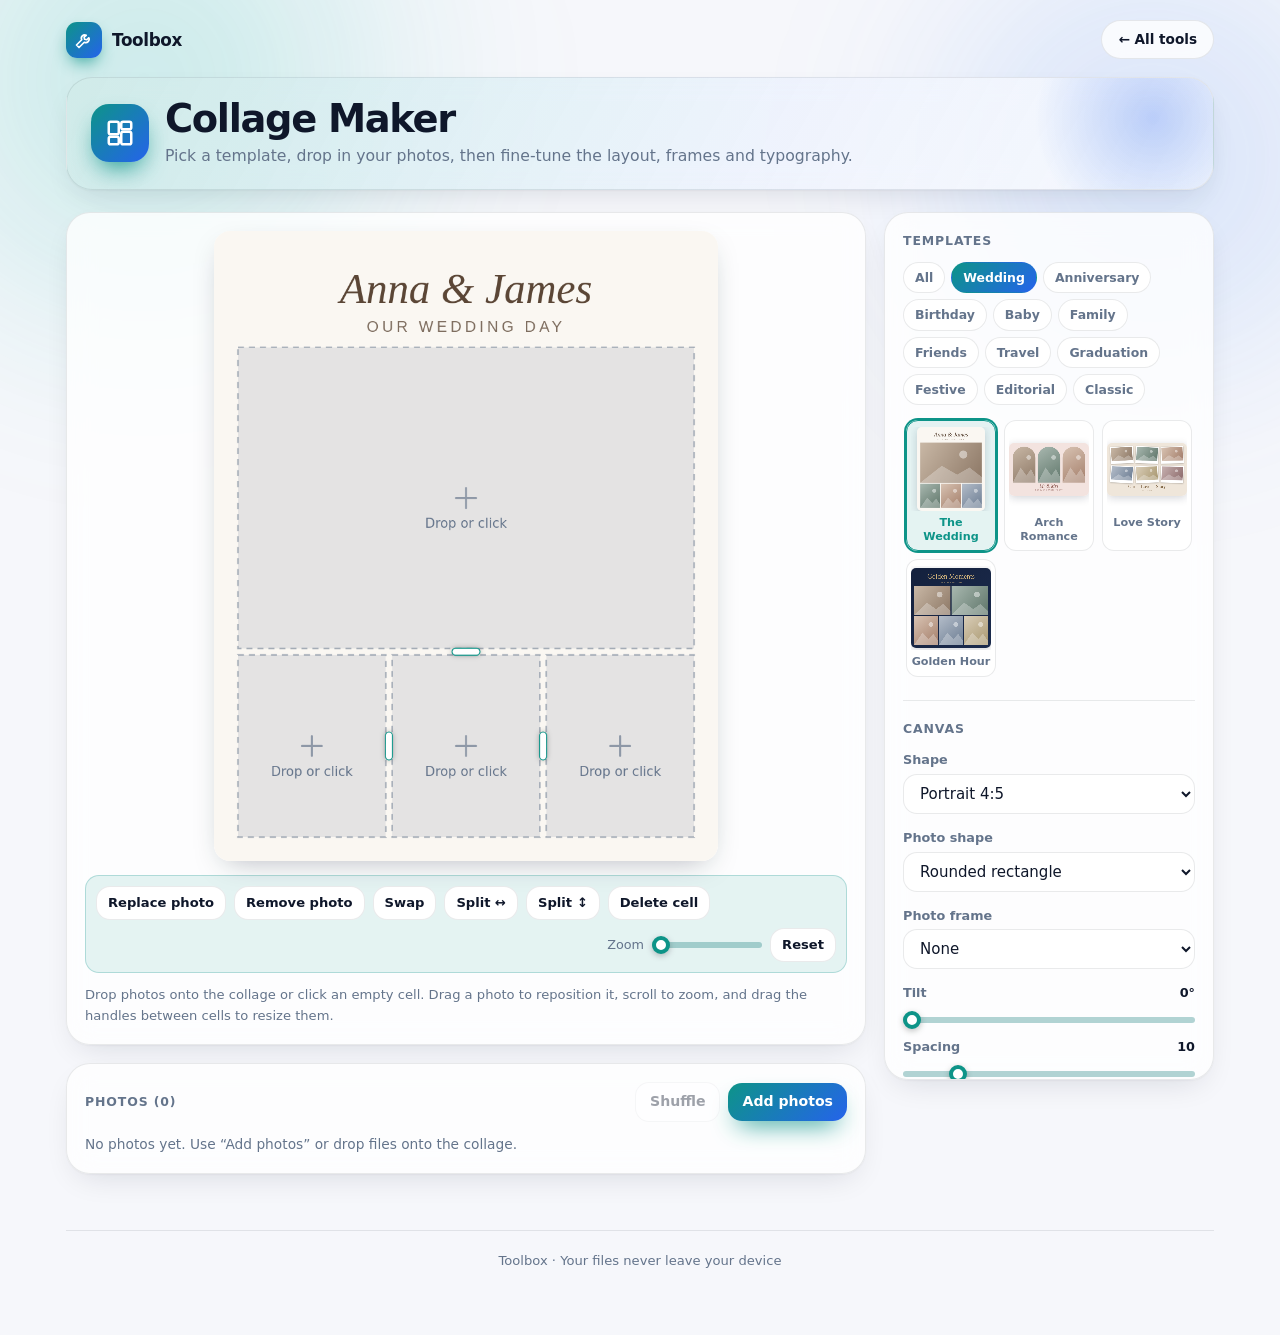
==== tools/collage-maker/index.html @ 955e9b87 "Initial commit" ====
<!doctype html>
<html lang="en" data-tool="collage-maker">
<head>
<meta charset="utf-8">
<meta name="viewport" content="width=device-width,initial-scale=1">
<title>Collage Maker</title>
<style>
:root{
  --bg:#f6f7fb;--card:rgba(255,255,255,.78);--fg:#0f172a;--muted:#64748b;--border:rgba(15,23,42,.09);
  --accent:#6366f1;--accent2:#8b5cf6;--accent-soft:rgba(99,102,241,.1);--field:#fff;
  --ok:#059669;--err:#dc2626;--shadow:0 1px 2px rgba(15,23,42,.04),0 12px 32px -12px rgba(15,23,42,.14);
}
@media (prefers-color-scheme:dark){:root{
  --bg:#0b0d14;--card:rgba(24,27,38,.72);--fg:#e8eaf2;--muted:#8a93a8;--border:rgba(255,255,255,.08);
  --accent:#818cf8;--accent2:#a78bfa;--accent-soft:rgba(129,140,248,.14);--field:rgba(255,255,255,.04);
  --ok:#34d399;--err:#f87171;--shadow:0 12px 32px -12px rgba(0,0,0,.6);
}}
*{box-sizing:border-box}
html{color-scheme:light dark}
body{margin:0;min-height:100vh;background:var(--bg);color:var(--fg);
  font:15px/1.55 Inter,ui-sans-serif,system-ui,-apple-system,"Segoe UI",Roboto,sans-serif;-webkit-font-smoothing:antialiased;
  background-image:radial-gradient(60rem 30rem at 10% -10%,rgba(99,102,241,.18),transparent 60%),
                   radial-gradient(50rem 28rem at 100% 0%,rgba(236,72,153,.13),transparent 60%);
  background-repeat:no-repeat}
main{max-width:1180px;margin:0 auto;padding:28px 16px 64px}
.back{display:inline-flex;gap:6px;margin-bottom:14px;color:var(--muted);text-decoration:none;font-size:.88rem;font-weight:600}
.back:hover{color:var(--accent)}
header{display:flex;align-items:center;gap:14px;margin-bottom:22px}
.logo{width:48px;height:48px;border-radius:14px;display:grid;place-items:center;color:#fff;flex:none;
  background:linear-gradient(135deg,var(--accent),var(--accent2));box-shadow:0 8px 20px -6px var(--accent)}
.logo svg{width:26px;height:26px}
h1{margin:0;font-size:1.75rem;letter-spacing:-.02em;line-height:1.2}
p.sub{margin:2px 0 0;color:var(--muted);font-size:.92rem}
.workspace{display:grid;grid-template-columns:minmax(0,1fr) 330px;gap:18px;align-items:start}
.card{background:var(--card);backdrop-filter:blur(14px);-webkit-backdrop-filter:blur(14px);border:1px solid var(--border);
  border-radius:20px;padding:18px;margin-bottom:18px;box-shadow:var(--shadow)}
.side{position:sticky;top:16px;margin-bottom:0;max-height:calc(100vh - 32px);overflow:auto}
h2{margin:0 0 12px;font-size:.78rem;font-weight:700;color:var(--muted);text-transform:uppercase;letter-spacing:.06em}
.sec+.sec{margin-top:20px;padding-top:18px;border-top:1px solid var(--border)}
label{display:flex;justify-content:space-between;font-size:.8rem;font-weight:600;color:var(--muted);margin-bottom:4px}
label span{color:var(--fg);font-variant-numeric:tabular-nums}
select{width:100%;padding:9px 12px;border:1px solid var(--border);border-radius:12px;background:var(--field);color:var(--fg);
  font:inherit;outline:none}
select:focus{border-color:var(--accent);box-shadow:0 0 0 4px var(--accent-soft)}
input[type=range]{-webkit-appearance:none;appearance:none;width:100%;height:6px;border-radius:99px;margin:10px 0 14px;
  background:color-mix(in srgb,var(--accent) 25%,var(--border));outline:none}
input[type=range]::-webkit-slider-thumb{-webkit-appearance:none;width:18px;height:18px;border-radius:50%;background:#fff;
  border:4px solid var(--accent);box-shadow:0 2px 6px rgba(0,0,0,.25);cursor:pointer}
input[type=range]::-moz-range-thumb{width:10px;height:10px;border-radius:50%;background:#fff;border:4px solid var(--accent);cursor:pointer}
input[type=color]{width:38px;height:34px;border:1px solid var(--border);border-radius:10px;background:var(--field);padding:3px;cursor:pointer}
button{font:inherit;font-weight:600;font-size:.88rem;padding:8px 14px;border-radius:12px;border:1px solid var(--border);
  background:var(--field);color:var(--fg);cursor:pointer;transition:transform .12s,box-shadow .15s,background .15s}
button:hover:not(:disabled){transform:translateY(-1px);box-shadow:0 6px 16px -8px rgba(15,23,42,.3)}
button:disabled{opacity:.4;cursor:not-allowed}
button.primary{border:0;color:#fff;background:linear-gradient(135deg,var(--accent),var(--accent2));box-shadow:0 8px 20px -8px var(--accent)}
button.on{border-color:var(--accent);background:var(--accent-soft);color:var(--accent)}
.row{display:flex;gap:8px;flex-wrap:wrap;align-items:center}
.swatches{display:flex;gap:6px;align-items:center;flex-wrap:wrap}
.sw{width:26px;height:26px;border-radius:50%;padding:0;border:2px solid var(--border)}
.stagewrap{display:flex;justify-content:center}
canvas#stage{display:block;width:100%;height:auto;border-radius:10px;touch-action:none;
  box-shadow:0 10px 30px -12px rgba(15,23,42,.35)}
.cellbar{display:flex;gap:8px;flex-wrap:wrap;align-items:center;margin-top:14px;padding:10px;border-radius:14px;
  background:var(--accent-soft);border:1px solid color-mix(in srgb,var(--accent) 25%,transparent)}
.cellbar button{padding:6px 11px;font-size:.82rem}
.cellbar .z{display:flex;align-items:center;gap:8px;font-size:.8rem;color:var(--muted);margin-left:auto}
.cellbar .z input{width:110px;margin:0}
.hint{font-size:.82rem;color:var(--muted);margin-top:12px}
.note{margin-top:10px;padding:9px 12px;border-radius:12px;font-size:.84rem;color:var(--ok);
  background:color-mix(in srgb,var(--ok) 10%,transparent)}
.note.err{color:var(--err);background:color-mix(in srgb,var(--err) 10%,transparent)}
.trayhead{display:flex;justify-content:space-between;align-items:center;margin-bottom:12px}
.trayhead h2{margin:0}
.tray{display:flex;gap:10px;flex-wrap:wrap;min-height:20px}
.thumb{position:relative;width:64px;height:64px;border-radius:12px;overflow:hidden;border:1px solid var(--border);cursor:grab}
.thumb img{width:100%;height:100%;object-fit:cover;display:block;pointer-events:none}
.thumb .x{position:absolute;top:3px;right:3px;width:20px;height:20px;padding:0;border-radius:50%;font-size:.7rem;line-height:1;
  background:rgba(15,23,42,.7);color:#fff;border:0;opacity:0;transition:opacity .15s}
.thumb:hover .x{opacity:1}
.thumb .used{position:absolute;left:5px;bottom:5px;width:9px;height:9px;border-radius:50%;background:var(--accent);
  box-shadow:0 0 0 2px #fff}
.empty{color:var(--muted);font-size:.86rem}

.cats{display:flex;gap:6px;flex-wrap:wrap;margin-bottom:12px}
.cat{padding:5px 11px;font-size:.78rem;border-radius:99px;color:var(--muted)}
.cat[aria-pressed=true]{background:linear-gradient(135deg,var(--accent),var(--accent2));border-color:transparent;color:#fff}
.tgrid{display:grid;grid-template-columns:repeat(3,1fr);gap:8px;max-height:400px;overflow:auto;padding:3px}
.tcard{display:flex;flex-direction:column;align-items:center;gap:5px;padding:6px 4px 7px;border-radius:12px;line-height:1.2}
.tcard .tc{height:84px;width:100%;display:flex;align-items:center;justify-content:center;overflow:hidden}
.tcard canvas{max-width:100%;max-height:84px;width:auto;height:auto;border-radius:5px;box-shadow:0 2px 8px rgba(15,23,42,.18)}
.tcard span{font-size:.7rem;font-weight:600;color:var(--muted);text-align:center}
.tcard[aria-pressed=true]{border-color:var(--accent);background:var(--accent-soft);box-shadow:0 0 0 2px var(--accent)}
.tcard[aria-pressed=true] span{color:var(--accent)}
.two{display:grid;grid-template-columns:1fr 1fr;gap:10px;margin-bottom:10px}
input[type=text]{width:100%;padding:9px 12px;border:1px solid var(--border);border-radius:12px;background:var(--field);color:var(--fg);font:inherit;outline:none}
input[type=text]:focus{border-color:var(--accent);box-shadow:0 0 0 4px var(--accent-soft)}
@media (max-width:900px){.workspace{grid-template-columns:1fr}.side{position:static}}
@media (prefers-reduced-motion:reduce){*{transition:none!important}}
</style>
<link rel="stylesheet" href="../../assets/theme.css">
</head>
<body>
<main>
  <nav class="topbar">
    <a class="brand" href="../../index.html"><span class="mark"><svg viewBox="0 0 24 24" fill="none" stroke="currentColor" stroke-width="2" stroke-linecap="round" stroke-linejoin="round"><path d="M14.7 6.3a4 4 0 0 0-5.4 5.4L3 18l3 3 6.3-6.3a4 4 0 0 0 5.4-5.4l-2.4 2.4-2.6-.6-.6-2.6z"/></svg></span>Toolbox</a>
    <a class="back" href="../../index.html">← All tools</a>
  </nav>
  <header>
    <div class="logo"><svg viewBox="0 0 24 24" fill="none" stroke="currentColor" stroke-width="2" stroke-linecap="round" stroke-linejoin="round"><rect x="3" y="3" width="8" height="10" rx="1.5"/><rect x="13" y="3" width="8" height="6" rx="1.5"/><rect x="13" y="11" width="8" height="10" rx="1.5"/><rect x="3" y="15" width="8" height="6" rx="1.5"/></svg></div>
    <div><h1>Collage Maker</h1><p class="sub">Pick a template, drop in your photos, then fine-tune the layout, frames and typography.</p></div>
  </header>

  <div class="workspace">
    <section>
      <div class="card">
        <div class="stagewrap"><canvas id="stage" aria-label="Collage canvas"></canvas></div>
        <div class="cellbar" id="cellbar" hidden>
          <button id="bReplace">Replace photo</button>
          <button id="bRemove">Remove photo</button>
          <button id="bSwap" title="Click this, then click another cell">Swap</button>
          <button id="bSplitV" title="Add a cell beside this one">Split ↔</button>
          <button id="bSplitH" title="Add a cell below this one">Split ↕</button>
          <button id="bDelete" title="Remove this cell from the layout">Delete cell</button>
          <span class="z"><span>Zoom</span><input id="zoom" type="range" min="100" max="500" value="100" aria-label="Zoom photo"><button id="bReset">Reset</button></span>
        </div>
        <div class="hint" id="hint">Drop photos onto the collage or click an empty cell. Drag a photo to reposition it, scroll to zoom, and drag the handles between cells to resize them.</div>
        <div class="note" id="note" hidden></div>
      </div>

      <div class="card">
        <div class="trayhead">
          <h2 id="trayTitle">Photos</h2>
          <div class="row"><button id="bShuffle">Shuffle</button><button class="primary" id="bAdd">Add photos</button></div>
        </div>
        <div class="tray" id="tray"></div>
      </div>
    </section>

    <aside class="card side">
      <div class="sec"><h2>Templates</h2><div class="cats" id="cats"></div><div class="tgrid" id="tgrid"></div></div>

      <div class="sec">
        <h2>Canvas</h2>
        <label for="aspect">Shape</label>
        <select id="aspect">
          <option value="1">Square 1:1</option>
          <option value="0.8">Portrait 4:5</option><option value="1.3333">Landscape 4:3</option>
          <option value="0.75">Portrait 3:4</option><option value="1.5">Landscape 3:2</option>
          <option value="0.6667">Portrait 2:3</option><option value="1.7778">Wide 16:9</option>
          <option value="0.5625">Story 9:16</option>
        </select>
        <div style="height:14px"></div>
        <label for="shape">Photo shape</label>
        <select id="shape" style="margin-bottom:14px"><option value="rect">Rounded rectangle</option><option value="circle">Circle</option><option value="arch">Arch</option><option value="heart">Heart ❤</option></select>
        <label for="frame">Photo frame</label>
        <select id="frame" style="margin-bottom:14px"><option value="none">None</option><option value="mat">White mat</option><option value="polaroid">Polaroid</option></select>
        <label for="tilt">Tilt <span id="tiltv">0°</span></label><input id="tilt" type="range" min="0" max="6" step="0.5" value="0">
        <label for="gap">Spacing <span id="gapv">12</span></label><input id="gap" type="range" min="0" max="60" value="12">
        <label for="pad">Border <span id="padv">16</span></label><input id="pad" type="range" min="0" max="80" value="16">
        <label for="rad">Rounded corners <span id="radv">12</span></label><input id="rad" type="range" min="0" max="80" value="12">
        <label>Background</label>
        <div class="swatches" id="swatches"><input type="color" id="bg" value="#ffffff" aria-label="Background colour"></div>
      </div>

      <div class="sec">
        <h2>Title text</h2>
        <input type="text" id="ttext" placeholder="Main title, e.g. Anna &amp; James" maxlength="60" aria-label="Title text">
        <input type="text" id="tsub" placeholder="Small caption (optional)" maxlength="60" aria-label="Caption" style="margin-top:8px">
        <div class="two" style="margin-top:10px">
          <select id="tfont" aria-label="Font"><option value="elegant">Elegant serif</option><option value="italic">Serif italic</option><option value="modern">Modern light</option><option value="bold">Bold sans</option><option value="script">Script</option></select>
          <select id="tpos" aria-label="Position"><option value="top">At top</option><option value="bottom">At bottom</option></select>
          <select id="talign" aria-label="Alignment"><option value="center">Centered</option><option value="left">Left aligned</option></select>
          <label style="margin:0;align-items:center;justify-content:flex-start;gap:8px;cursor:pointer"><input type="checkbox" id="tcaps"> Uppercase</label>
        </div>
        <div class="row"><label for="tcolor" style="margin:0">Text colour</label><input type="color" id="tcolor" value="#111827"></div>
      </div>

      <div class="sec">
        <h2>Export</h2>
        <div class="row" style="margin-bottom:12px">
          <select id="xfmt" style="flex:1"><option value="png">PNG</option><option value="jpeg">JPEG</option><option value="webp">WebP</option></select>
          <select id="xsize" style="flex:1"><option value="1">1000 px</option><option value="2" selected>2000 px</option><option value="3">3000 px</option></select>
        </div>
        <div id="xqWrap" hidden><label for="xq">Quality <span id="xqv">92</span></label><input id="xq" type="range" min="40" max="100" value="92"></div>
        <button class="primary" id="bExport" style="width:100%;padding:11px">Download collage</button>
      </div>
    </aside>
  </div>
  <input type="file" id="fileAdd" accept="image/*" multiple hidden>
  <input type="file" id="fileCell" accept="image/*" multiple hidden>
</main>

<script>
"use strict";
const $ = id => document.getElementById(id);
const clamp = (v, a, b) => Math.max(a, Math.min(b, v));

/* ---------- layout tree: a leaf is a cell, a split divides its rectangle in two ---------- */
const L = () => ({leaf:true, img:null, zoom:1, ox:0, oy:0});
const V = (r, a, b) => ({leaf:false, dir:"v", ratio:r, a, b}); // vertical divider: a left, b right
const H = (r, a, b) => ({leaf:false, dir:"h", ratio:r, a, b}); // horizontal divider: a top, b bottom
const row3 = () => V(1/3, L(), V(.5, L(), L()));
const col3 = () => H(1/3, L(), H(.5, L(), L()));
const row4 = () => V(.25, L(), V(1/3, L(), V(.5, L(), L())));
const col4 = () => H(.25, L(), H(1/3, L(), H(.5, L(), L())));

/* ---------- typography ---------- */
const FONTS = {
  elegant: {w:"normal", s:"normal", f:"Georgia,'Times New Roman',serif"},
  italic:  {w:"normal", s:"italic", f:"Georgia,'Times New Roman',serif"},
  modern:  {w:"300",    s:"normal", f:"'Helvetica Neue','Segoe UI',Arial,sans-serif"},
  bold:    {w:"800",    s:"normal", f:"'Segoe UI','Helvetica Neue',Arial,sans-serif"},
  script:  {w:"normal", s:"normal", f:"'Brush Script MT','Segoe Script','Lucida Handwriting',cursive"},
};
const EMOJI = ",'Segoe UI Emoji','Apple Color Emoji','Noto Color Emoji'";
const fontStr = (key, size, weight) => { const f = FONTS[key]; return `${f.s} ${weight || f.w} ${size}px ${f.f}${EMOJI}`; };
const HAS_LS = "letterSpacing" in CanvasRenderingContext2D.prototype;

/* ---------- templates (muted palettes, generous margins, restrained type) ---------- */
const T = (cat, name, make, o = {}) => ({cat, name, make, aspect:o.aspect, gap:o.gap ?? 12, pad:o.pad ?? 16,
  radius:o.radius ?? 0, bg:o.bg ?? "#ffffff", shape:o.shape || "rect", frame:o.frame || "none", tilt:o.tilt ?? 0, title:o.title || null});
const ti = (text, sub, font, color, pos = "top", extra = {}) => ({text, sub, font, color, pos, align:"center", caps:false, ...extra});

const CLASSIC = [
  ["Single", () => L()], ["Side by side", () => V(.5, L(), L())], ["Stacked", () => H(.5, L(), L())],
  ["Three columns", row3], ["Three rows", col3], ["Big left, two right", () => V(.6, L(), H(.5, L(), L()))],
  ["Big top, two below", () => H(.6, L(), V(.5, L(), L()))], ["2 × 2 grid", () => H(.5, V(.5, L(), L()), V(.5, L(), L()))],
  ["Staggered four", () => H(.5, V(.62, L(), L()), V(.38, L(), L()))], ["Big left, three right", () => V(.6, L(), col3())],
  ["Hero and three", () => H(.58, L(), row3())], ["Two over three", () => H(.5, V(.5, L(), L()), row3())],
  ["3 × 2 grid", () => H(.5, row3(), row3())], ["3 × 3 grid", () => H(1/3, row3(), H(.5, row3(), row3()))],
  ["Feature column", () => V(.38, col3(), V(.5, L(), col3()))],
  ["Cross", () => H(.5, V(.5, L(), V(.5, L(), L())), V(.5, V(.5, L(), L()), L()))],
].map(([n, m]) => T("Classic", n, m, {gap:12, pad:16, radius:12}));

const grid22 = () => H(.5, V(.5, L(), L()), V(.5, L(), L()));
const hero3 = (r = .6) => H(r, L(), row3());
const bigL2 = (r = .6) => V(r, L(), H(.5, L(), L()));
const stag4 = () => H(.5, V(.62, L(), L()), V(.38, L(), L()));
const grid32 = () => H(.5, row3(), row3());
const over23 = () => H(.5, V(.5, L(), L()), row3());
const grid43 = () => H(1/3, row4(), H(.5, row4(), row4()));

const THEMED = [
  // Wedding
  T("Wedding", "The Wedding", () => hero3(.62), {aspect:.8, bg:"#faf7f2", gap:10, pad:38,
    title:ti("Anna & James","OUR WEDDING DAY","italic","#5b4636")}),
  T("Wedding", "Arch Romance", row3, {aspect:1.5, bg:"#f3e3df", shape:"arch", gap:26, pad:46,
    title:ti("Mr & Mrs","FOREVER STARTS TODAY","italic","#8c5a52","bottom")}),
  T("Wedding", "Love Story", grid32, {aspect:1.5, bg:"#efe6da", frame:"polaroid", tilt:3, gap:30, pad:44,
    title:ti("Our Love Story","EST. 2019","script","#7d6240","bottom")}),
  T("Wedding", "Golden Hour", over23, {aspect:1, bg:["#14213d","#1b2b4d"], gap:12, pad:40,
    title:ti("Golden Moments","THE WEDDING","elegant","#cdb07a")}),
  // Anniversary
  T("Anniversary", "Twenty-Five Years", () => bigL2(.6), {aspect:1.3333, bg:"#1c1c1c", gap:12, pad:38,
    title:ti("Twenty-Five Years","OF LOVE & LAUGHTER","italic","#e6d5b0","bottom",{align:"left"})}),
  T("Anniversary", "Blush Hearts", row3, {aspect:1.5, bg:"#fbeceb", shape:"heart", gap:12, pad:20,
    title:ti("Forever & Always","HAPPY ANNIVERSARY","italic","#a24b53","bottom")}),
  T("Anniversary", "Memory Lane", stag4, {aspect:1, bg:"#efe6da", frame:"mat", tilt:2, gap:32, pad:46,
    title:ti("Memory Lane","OUR ANNIVERSARY","elegant","#6b4f3a")}),
  T("Anniversary", "Together Since", () => hero3(.6), {aspect:.8, bg:"#e7eee4", gap:12, pad:36,
    title:ti("Together Since 2015","EVERY DAY WITH YOU","elegant","#3d5a45")}),
  // Birthday
  T("Birthday", "Birthday Editorial", () => bigL2(.58), {aspect:1.25, bg:"#f4eee4", gap:14, pad:40,
    title:ti("HAPPY BIRTHDAY","A YEAR TO REMEMBER","modern","#1f2937","top",{align:"left", caps:true})}),
  T("Birthday", "Cheers", hero3, {aspect:1, bg:["#1f1d36","#3a3150"], gap:12, pad:38,
    title:ti("Cheers to You","HAPPY BIRTHDAY","italic","#e3c887")}),
  T("Birthday", "Sun Trips", grid32, {aspect:1.5, bg:"#f2e6d8", frame:"polaroid", tilt:3, gap:30, pad:42,
    title:ti("Another Trip Around the Sun","HAPPY BIRTHDAY","italic","#5c4330","bottom")}),
  T("Birthday", "Soft Circles", row3, {aspect:1.5, bg:"#f3e3df", shape:"circle", gap:22, pad:36,
    title:ti("HAPPY BIRTHDAY","MAKE A WISH","modern","#7a4b4b","top",{caps:true})}),
  // Baby
  T("Baby", "Hello Little One", row3, {aspect:1.3333, bg:"#e9eef0", shape:"arch", gap:24, pad:44,
    title:ti("Hello, Little One","WELCOME TO THE WORLD","italic","#4a5f6b","bottom")}),
  T("Baby", "Year One", grid43, {aspect:1.3333, bg:"#faf7f2", gap:10, pad:34, radius:6,
    title:ti("YEAR ONE","MONTH BY MONTH","modern","#5f5648","top",{caps:true})}),
  T("Baby", "Sweet Moments", grid22, {aspect:1, bg:"#f1e9e1", frame:"polaroid", tilt:2, gap:34, pad:46,
    title:ti("Sweet Little Moments","BABY'S FIRST YEAR","script","#8a6a55","bottom")}),
  // Family
  T("Family", "Family Album", () => V(.6, L(), col3()), {aspect:1.3333, bg:"#ece6dc", frame:"mat", tilt:1.5, gap:24, pad:44,
    title:ti("Our Family","THE FAMILY ALBUM","italic","#4d3f33","bottom")}),
  T("Family", "Family Gallery", () => hero3(.6), {aspect:1, bg:"#1f2a24", gap:12, pad:38,
    title:ti("FAMILY","COLLECTED MOMENTS","modern","#e8e2d0","top",{caps:true})}),
  T("Family", "Generations", row4, {aspect:1.7778, bg:"#efe9e0", shape:"arch", gap:20, pad:40,
    title:ti("Generations","LOVE THAT GROWS","italic","#5a4a3c","bottom")}),
  // Friends
  T("Friends", "Best Friends", grid22, {aspect:1, bg:"#e8e3ee", frame:"mat", tilt:2, gap:34, pad:46,
    title:ti("Best Friends","MEMORIES TOGETHER","italic","#4a3f5c","bottom")}),
  T("Friends", "Photo Booth", col4, {aspect:.5625, bg:"#1b1b1b", frame:"mat", gap:14, pad:34,
    title:ti("PHOTO BOOTH","FRIENDS FOREVER","modern","#f4f1ea","bottom",{caps:true})}),
  T("Friends", "Weekend Mood", stag4, {aspect:1, bg:["#232526","#414345"], gap:12, pad:34,
    title:ti("WEEKEND MOOD","GOOD PEOPLE · GOOD TIMES","bold","#f5f5f5","top",{caps:true})}),
  // Travel
  T("Travel", "Wanderlust", () => bigL2(.64), {aspect:1.3333, bg:"#12263a", gap:12, pad:38,
    title:ti("WANDERLUST","TRAVEL JOURNAL · 2026","modern","#f2e8d5","top",{align:"left", caps:true})}),
  T("Travel", "Postcard", () => hero3(.62), {aspect:1.3333, bg:"#f6efe2", frame:"mat", gap:22, pad:40,
    title:ti("Greetings from Lisbon","POSTCARD FROM THE ROAD","italic","#8b3a2f")}),
  T("Travel", "Polaroid Journey", grid32, {aspect:1.5, bg:"#e6dfd2", frame:"polaroid", tilt:3, gap:30, pad:42,
    title:ti("Road Trip Diary","SUMMER ADVENTURES","script","#5e4b36","bottom")}),
  // Graduation
  T("Graduation", "Class of 2026", () => hero3(.6), {aspect:1, bg:"#14213d", gap:10, pad:38,
    title:ti("Class of 2026","CONGRATULATIONS GRADUATE","elegant","#d4b36f")}),
  T("Graduation", "Proud Moments", () => bigL2(.6), {aspect:1.3333, bg:"#f5f0e6", frame:"mat", gap:24, pad:44,
    title:ti("Proud Graduate","THE FUTURE IS BRIGHT","italic","#1f2a44","bottom")}),
  // Festive
  T("Festive", "Diwali Lights", () => hero3(.58), {aspect:1, bg:["#3b0d0d","#5e1818"], gap:12, pad:38, radius:4,
    title:ti("Happy Diwali","FESTIVAL OF LIGHTS","italic","#e6b655")}),
  T("Festive", "Season's Greetings", grid22, {aspect:1, bg:"#1f3d2f", frame:"mat", tilt:1.5, gap:30, pad:44,
    title:ti("Season's Greetings","WITH LOVE","italic","#f3ead7")}),
  T("Festive", "New Year", over23, {aspect:1, bg:["#0b0b0f","#1d1b2b"], gap:12, pad:38,
    title:ti("Hello 2027","NEW YEAR · NEW MEMORIES","elegant","#d9bd7e")}),
  // Editorial
  T("Editorial", "Magazine Cover", () => H(.7, L(), row3()), {aspect:.75, bg:"#ffffff", gap:10, pad:34,
    title:ti("THE EDIT","VOL. 01 · PHOTO STORIES","bold","#111111","top",{align:"left", caps:true})}),
  T("Editorial", "Asymmetric", () => V(.34, H(.6, L(), L()), V(.56, L(), H(.42, L(), L()))), {aspect:1.3333, bg:"#f1eee8", gap:12, pad:36,
    title:ti("MOMENTS","A PHOTO STORY","modern","#2a2a2a","bottom",{align:"left", caps:true})}),
  T("Editorial", "Clean Gallery", row3, {aspect:1.7778, bg:"#ffffff", gap:26, pad:64,
    title:ti("Selected Work","2026","elegant","#222222","bottom")}),
  T("Editorial", "Moodboard", () => H(.5, V(.4, L(), V(.5, L(), L())), V(.3, L(), V(.5, L(), L()))), {aspect:1.3333, bg:"#e6e1d8", gap:10, pad:28, radius:3,
    title:ti("MOODBOARD","SPRING / SUMMER","modern","#3b362f","top",{align:"left", caps:true})}),
];
const TEMPLATES = [...THEMED, ...CLASSIC];
const CATS = ["All", "Wedding", "Anniversary", "Birthday", "Baby", "Family", "Friends", "Travel", "Graduation", "Festive", "Editorial", "Classic"];

const MAX_CELLS = 16, MAX_IMAGES = 40, MAX_DIM = 4096, MAX_FILE_MB = 30;
const stage = {W:1000, H:1000};
const opt = {gap:12, pad:16, radius:0, bg:"#ffffff", shape:"rect", frame:"none", tilt:0};
const title = {text:"", sub:"", font:"elegant", color:"#111827", pos:"top", align:"center", caps:false};
const images = [];                      // {id,name,bmp,w,h,thumb}
let imgSeq = 0, tree = L(), activeTpl = null, curCat = "Wedding";
let selected = null, swapMode = false, hoverDiv = null, hoverLeaf = null, dropLeaf = null, drag = null;
let cache = {cells:[], divs:[]};
const currentScene = () => ({W:stage.W, H:stage.H, tree, opt, title});

function leaves(n, out = []){ if (n.leaf) out.push(n); else { leaves(n.a, out); leaves(n.b, out); } return out; }
function findParent(n, t){ if (n.leaf) return null; if (n.a === t || n.b === t) return n; return findParent(n.a, t) || findParent(n.b, t); }
function replaceNode(n, t, rep){ if (n === t) return rep; if (n.leaf) return n; n.a = replaceNode(n.a, t, rep); n.b = replaceNode(n.b, t, rep); return n; }

/* Zero-gap geometry: dividers sit on exact ratios, so equal splits stay equal whatever the spacing. */
function walk(n, r, cells, divs){
  if (n.leaf){ cells.push({leaf:n, r}); return; }
  if (n.dir === "v"){
    const x = r.x + r.w*n.ratio; divs.push({node:n, r, dir:"v", pos:x});
    walk(n.a, {x:r.x, y:r.y, w:x-r.x, h:r.h}, cells, divs);
    walk(n.b, {x, y:r.y, w:r.x+r.w-x, h:r.h}, cells, divs);
  } else {
    const y = r.y + r.h*n.ratio; divs.push({node:n, r, dir:"h", pos:y});
    walk(n.a, {x:r.x, y:r.y, w:r.w, h:y-r.y}, cells, divs);
    walk(n.b, {x:r.x, y, w:r.w, h:r.y+r.h-y}, cells, divs);
  }
}

/* Title block: a main line plus an optional small tracked-out caption line. */
const measureCtx = document.createElement("canvas").getContext("2d");
const mainText = t => t.caps ? t.text.toUpperCase() : t.text;
function titleInfo(sc){
  const t = sc.title; if (!t || !t.text.trim()) return null;
  const maxW = sc.W*0.84;
  measureCtx.font = fontStr(t.font, 100); if (HAS_LS) measureCtx.letterSpacing = t.caps ? "12px" : "0px";
  const fs = Math.min(Math.min(sc.W, sc.H)*0.085, 100*maxW/Math.max(1, measureCtx.measureText(mainText(t)).width));
  let sfs = 0;
  if (t.sub && t.sub.trim()){
    measureCtx.font = fontStr("modern", 100, "400"); if (HAS_LS) measureCtx.letterSpacing = "22px";
    sfs = Math.min(fs*0.36, 100*maxW/Math.max(1, measureCtx.measureText(t.sub.toUpperCase()).width));
  }
  return {fs, sfs, band: sfs ? fs*1.4 + sfs*2.1 : fs*1.7};
}
function computeLayout(sc){
  const {W, H, opt:o} = sc, g = o.gap, p = o.pad, tinfo = titleInfo(sc), band = tinfo ? tinfo.band : 0;
  const top = tinfo && sc.title.pos === "top" ? band : 0, cells = [], divs = [];
  walk(sc.tree, {x:p-g/2, y:p+top-g/2, w:W-2*p+g, h:H-2*p-band+g}, cells, divs);
  for (const c of cells){
    c.cell = {x:c.r.x+g/2, y:c.r.y+g/2, w:Math.max(4,c.r.w-g), h:Math.max(4,c.r.h-g)};
    if (o.shape === "circle" || o.shape === "heart"){
      const side = Math.min(c.cell.w, c.cell.h);
      c.box = {x:c.cell.x+(c.cell.w-side)/2, y:c.cell.y+(c.cell.h-side)/2, w:side, h:side};
    } else c.box = c.cell;
    c.framed = o.frame !== "none" && o.shape === "rect";
    if (c.framed){                        // white mat / polaroid border around the photo
      const t = clamp(Math.min(c.box.w, c.box.h)*0.045, 5, 26), bot = o.frame === "polaroid" ? t*3.6 : t;
      c.photo = {x:c.box.x+t, y:c.box.y+t, w:Math.max(4, c.box.w-2*t), h:Math.max(4, c.box.h-t-bot)};
    } else c.photo = c.box;
  }
  return {cells, divs, tinfo};
}

/* ---------- drawing ---------- */
function rr(ctx, x, y, w, h, r){
  r = Math.max(0, Math.min(r, w/2, h/2));
  ctx.beginPath(); ctx.moveTo(x+r, y); ctx.arcTo(x+w, y, x+w, y+h, r); ctx.arcTo(x+w, y+h, x, y+h, r);
  ctx.arcTo(x, y+h, x, y, r); ctx.arcTo(x, y, x+w, y, r); ctx.closePath();
}
function heartPath(ctx, b){
  const X = v => b.x + b.w*v, Y = v => b.y + b.h*v;
  ctx.beginPath(); ctx.moveTo(X(.5), Y(.28));
  ctx.bezierCurveTo(X(.5), Y(.12), X(.38), Y(0), X(.25), Y(0));
  ctx.bezierCurveTo(X(.1), Y(0), X(0), Y(.12), X(0), Y(.3));
  ctx.bezierCurveTo(X(0), Y(.55), X(.3), Y(.7), X(.5), Y(1));
  ctx.bezierCurveTo(X(.7), Y(.7), X(1), Y(.55), X(1), Y(.3));
  ctx.bezierCurveTo(X(1), Y(.12), X(.9), Y(0), X(.75), Y(0));
  ctx.bezierCurveTo(X(.62), Y(0), X(.5), Y(.12), X(.5), Y(.28));
  ctx.closePath();
}
function shapePath(ctx, shape, b, radius){
  if (shape === "circle"){ ctx.beginPath(); ctx.arc(b.x+b.w/2, b.y+b.h/2, b.w/2, 0, Math.PI*2); }
  else if (shape === "heart") heartPath(ctx, b);
  else if (shape === "arch"){
    const r = Math.min(b.w/2, b.h); ctx.beginPath(); ctx.moveTo(b.x, b.y+b.h); ctx.lineTo(b.x, b.y+r);
    ctx.arc(b.x+b.w/2, b.y+r, b.w/2, Math.PI, 0); ctx.lineTo(b.x+b.w, b.y+b.h); ctx.closePath();
  } else rr(ctx, b.x, b.y, b.w, b.h, radius);
}
function fillBg(ctx, bg, W, H){
  if (Array.isArray(bg)){ const g = ctx.createLinearGradient(0, 0, W, H); g.addColorStop(0, bg[0]); g.addColorStop(1, bg[1]); ctx.fillStyle = g; }
  else ctx.fillStyle = bg;
  ctx.fillRect(0, 0, W, H);
}
function limits(leaf, r){
  const im = leaf.img, sc = Math.max(r.w/im.w, r.h/im.h)*leaf.zoom;
  return {mx:Math.max(0,(im.w*sc-r.w)/2), my:Math.max(0,(im.h*sc-r.h)/2), sc};
}
function drawPhoto(ctx, leaf, r){
  const {mx, my, sc} = limits(leaf, r), dw = leaf.img.w*sc, dh = leaf.img.h*sc;
  const ox = clamp(leaf.ox*r.w, -mx, mx), oy = clamp(leaf.oy*r.h, -my, my);
  ctx.drawImage(leaf.img.bmp, r.x+(r.w-dw)/2+ox, r.y+(r.h-dh)/2+oy, dw, dh);
}
const MOCK = [["#c9b8a6","#8c7765"],["#a9b8b0","#5f766a"],["#d8c3b3","#a47e6a"],["#b4bdc9","#6c7d93"],["#d9cdb8","#a99870"],["#c7b1b1","#8d6b6b"]];
function drawMock(ctx, b, i){          // neutral stand-in "photo" for template thumbnails
  const [c1, c2] = MOCK[i % MOCK.length], g = ctx.createLinearGradient(b.x, b.y, b.x+b.w, b.y+b.h);
  g.addColorStop(0, c1); g.addColorStop(1, c2); ctx.fillStyle = g; ctx.fillRect(b.x, b.y, b.w, b.h);
  ctx.fillStyle = "rgba(255,255,255,.45)"; ctx.beginPath();
  ctx.arc(b.x+b.w*.7, b.y+b.h*.3, Math.min(b.w, b.h)*.1, 0, Math.PI*2); ctx.fill();
  ctx.fillStyle = "rgba(255,255,255,.28)"; ctx.beginPath(); ctx.moveTo(b.x, b.y+b.h);
  for (const [px, py] of [[.35,.58],[.6,.8],[.8,.62],[1,.86],[1,1]]) ctx.lineTo(b.x+b.w*px, b.y+b.h*py);
  ctx.closePath(); ctx.fill();
}
const TILTS = [-1, .7, -.5, 1, -.8, .6, -.4, .9];

function drawScene(ctx, s, preview, sc){
  ctx.save(); ctx.scale(s, s); ctx.imageSmoothingQuality = "high";
  fillBg(ctx, sc.opt.bg, sc.W, sc.H);
  const lay = computeLayout(sc), o = sc.opt;
  const css = getComputedStyle(document.documentElement);
  const accent = css.getPropertyValue("--accent").trim() || "#6366f1", muted = css.getPropertyValue("--muted").trim() || "#64748b";
  const k = preview ? sc.W / ($("stage").getBoundingClientRect().width || sc.W) : 1;
  lay.cells.forEach((c, i) => {
    const b = c.box, ph = c.photo, leaf = c.leaf;
    ctx.save();
    if (o.tilt){ const a = o.tilt*TILTS[i % TILTS.length]*Math.PI/180, cx = b.x+b.w/2, cy = b.y+b.h/2;
      ctx.translate(cx, cy); ctx.rotate(a); ctx.translate(-cx, -cy); }
    if (c.framed){
      ctx.save(); ctx.shadowColor = "rgba(0,0,0,.28)"; ctx.shadowBlur = 18*s; ctx.shadowOffsetY = 5*s;
      ctx.fillStyle = "#fff"; rr(ctx, b.x, b.y, b.w, b.h, Math.min(o.radius, 8)); ctx.fill(); ctx.restore();
    }
    ctx.save(); if (c.framed){ ctx.beginPath(); ctx.rect(ph.x, ph.y, ph.w, ph.h); } else shapePath(ctx, o.shape, ph, o.radius);
    ctx.clip();
    if (leaf.img) drawPhoto(ctx, leaf, ph);
    else if (sc.mock) drawMock(ctx, ph, i);
    else if (preview){
      ctx.fillStyle = muted + "26"; ctx.fillRect(ph.x, ph.y, ph.w, ph.h);
      const cx = ph.x+ph.w/2, cy = ph.y+ph.h/2;
      ctx.strokeStyle = muted + "aa"; ctx.lineWidth = 2*k; ctx.lineCap = "round";
      ctx.beginPath(); ctx.moveTo(cx-10*k, cy); ctx.lineTo(cx+10*k, cy); ctx.moveTo(cx, cy-10*k); ctx.lineTo(cx, cy+10*k); ctx.stroke();
      if (ph.w > 120*k && ph.h > 70*k && o.shape === "rect"){ ctx.fillStyle = muted; ctx.font = `${13*k}px system-ui,sans-serif`;
        ctx.textAlign = "center"; ctx.fillText("Drop or click", cx, cy+30*k); }
    }
    ctx.restore();
    ctx.restore();
    if (preview){
      if (!leaf.img && !c.framed){ ctx.save(); ctx.setLineDash([6*k, 5*k]); ctx.lineWidth = 1.5*k; ctx.strokeStyle = muted + "88";
        shapePath(ctx, o.shape, b, o.radius); ctx.stroke(); ctx.restore(); }
      if (leaf === dropLeaf || (swapMode && leaf === hoverLeaf && leaf !== selected)){
        ctx.save(); ctx.fillStyle = accent + "33"; shapePath(ctx, o.shape, b, o.radius); ctx.fill();
        ctx.lineWidth = 3*k; ctx.strokeStyle = accent; ctx.stroke(); ctx.restore(); }
      if (leaf === selected){ ctx.save(); ctx.lineWidth = 3*k; ctx.strokeStyle = accent;
        if (swapMode) ctx.setLineDash([8*k, 5*k]);
        shapePath(ctx, o.shape, b, o.radius); ctx.stroke(); ctx.restore(); }
    }
  });
  const ti = lay.tinfo;
  if (ti){
    const t = sc.title, left = t.align === "left", x = left ? o.pad : sc.W/2, y0 = t.pos === "top" ? o.pad : sc.H - o.pad - ti.band;
    ctx.save(); ctx.textAlign = left ? "left" : "center"; ctx.textBaseline = "middle"; ctx.fillStyle = t.color;
    ctx.font = fontStr(t.font, ti.fs); if (HAS_LS) ctx.letterSpacing = t.caps ? ti.fs*0.12 + "px" : "0px";
    ctx.fillText(mainText(t), x, y0 + ti.fs*0.85);
    if (ti.sfs){
      ctx.globalAlpha = .78; ctx.font = fontStr("modern", ti.sfs, "400"); if (HAS_LS) ctx.letterSpacing = ti.sfs*0.22 + "px";
      ctx.fillText(t.sub.toUpperCase(), x, y0 + ti.fs*1.4 + ti.sfs*0.8);
    }
    ctx.restore();
  }
  if (preview){
    for (const d of lay.divs){
      const span = d.dir === "v" ? d.r.h : d.r.w;
      if (span < 50*k) continue;
      const active = hoverDiv === d.node || (drag && drag.type === "div" && drag.d.node === d.node);
      const cx = d.dir === "v" ? d.pos : d.r.x + d.r.w/2, cy = d.dir === "v" ? d.r.y + d.r.h/2 : d.pos;
      const long = (active ? 40 : 28)*k, short = (active ? 9 : 7)*k;
      const w = d.dir === "v" ? short : long, h = d.dir === "v" ? long : short;
      ctx.save(); ctx.shadowColor = "rgba(0,0,0,.35)"; ctx.shadowBlur = 8*s; ctx.fillStyle = "#fff";
      rr(ctx, cx-w/2, cy-h/2, w, h, short/2); ctx.fill(); ctx.shadowColor = "transparent";
      ctx.lineWidth = (active ? 2 : 1)*k; ctx.strokeStyle = accent; ctx.stroke(); ctx.restore();
    }
    cache = lay;
  }
  ctx.restore();
}

let raf = 0;
function requestDraw(){ if (!raf) raf = requestAnimationFrame(() => { raf = 0; paint(); }); }
function paint(){
  const cv = $("stage"), pxr = Math.min(2, window.devicePixelRatio || 1);
  const w = Math.round(stage.W*pxr), h = Math.round(stage.H*pxr);
  if (cv.width !== w || cv.height !== h){ cv.width = w; cv.height = h; }
  const ctx = cv.getContext("2d"); ctx.setTransform(1,0,0,1,0,0);
  drawScene(ctx, pxr, true, currentScene());
}
function setStageShape(ratio){
  if (ratio >= 1){ stage.W = 1000; stage.H = Math.round(1000/ratio); } else { stage.H = 1000; stage.W = Math.round(1000*ratio); }
  $("stage").style.width = `min(100%, ${(70*stage.W/stage.H).toFixed(1)}vh)`;
  requestDraw();
}
function selectAspect(r){
  const sel = $("aspect"); let best = sel.options[0];
  for (const op of sel.options) if (Math.abs(+op.value - r) < Math.abs(+best.value - r)) best = op;
  sel.value = best.value; setStageShape(+best.value);
}

/* ---------- images ---------- */
async function loadImage(file){
  let bmp;
  try { bmp = await createImageBitmap(file); }
  catch { bmp = await new Promise((res, rej) => { const u = URL.createObjectURL(file), i = new Image();
    i.onload = () => res(i); i.onerror = rej; i.src = u; }); }
  let w = bmp.width || bmp.naturalWidth || 512, h = bmp.height || bmp.naturalHeight || 512;
  const m = Math.max(w, h);
  if (m > MAX_DIM){
    const f = MAX_DIM/m, c = document.createElement("canvas"); c.width = Math.round(w*f); c.height = Math.round(h*f);
    const x = c.getContext("2d"); x.imageSmoothingQuality = "high"; x.drawImage(bmp, 0, 0, c.width, c.height);
    if (bmp.close) bmp.close(); bmp = c; w = c.width; h = c.height;
  }
  const t = document.createElement("canvas"); t.width = t.height = 128;
  const tx = t.getContext("2d"), sc = Math.max(128/w, 128/h);
  tx.drawImage(bmp, (128-w*sc)/2, (128-h*sc)/2, w*sc, h*sc);
  return {id:++imgSeq, name:file.name, bmp, w, h, thumb:t.toDataURL("image/jpeg", .8)};
}

function note(text, isErr){
  const n = $("note"); n.hidden = !text; n.textContent = text || ""; n.classList.toggle("err", !!isErr);
}
const usedIn = im => leaves(tree).some(l => l.img === im);
function emptyLeaves(){ return leaves(tree).filter(l => !l.img); }

function placeLoaded(list, target){
  for (const im of list) images.push(im);
  const order = target ? [target, ...emptyLeaves().filter(l => l !== target)] : emptyLeaves();
  list.forEach((im, i) => { const l = order[i]; if (l){ l.img = im; l.zoom = 1; l.ox = l.oy = 0; } });
  const left = list.length - Math.min(list.length, order.length);
  note(left ? `${left} photo${left > 1 ? "s were" : " was"} added to the tray but there were no empty cells. Pick a layout with more cells or split a cell.` : "");
  renderTray(); syncBar(); requestDraw();
}

async function addFiles(files, target){
  const list = []; let skipped = 0;
  for (const f of files){
    if (!f.type.startsWith("image/")) continue;
    if (f.size > MAX_FILE_MB*1048576 || images.length + list.length >= MAX_IMAGES){ skipped++; continue; }
    try { list.push(await loadImage(f)); } catch { skipped++; }
  }
  if (list.length) placeLoaded(list, target);
  if (skipped) note(`${skipped} file${skipped > 1 ? "s were" : " was"} skipped (not a readable image, over ${MAX_FILE_MB} MB, or more than ${MAX_IMAGES} photos).`, true);
}

function placeImage(im, leaf){
  leaf = leaf || selected || emptyLeaves()[0];
  if (!leaf){ note("No empty cell. Select a cell to replace its photo, or split a cell first.", true); return; }
  leaf.img = im; leaf.zoom = 1; leaf.ox = leaf.oy = 0; note("");
  renderTray(); syncBar(); requestDraw();
}

function renderTray(){
  const tray = $("tray"); tray.replaceChildren();
  $("trayTitle").textContent = `Photos (${images.length})`;
  $("bShuffle").disabled = leaves(tree).filter(l => l.img).length < 2;
  if (!images.length){ const e = document.createElement("div"); e.className = "empty";
    e.textContent = "No photos yet. Use “Add photos” or drop files onto the collage."; tray.append(e); return; }
  for (const im of images){
    const d = document.createElement("div"); d.className = "thumb"; d.draggable = true; d.title = im.name + " (click to place, drag onto a cell)";
    d.innerHTML = `<img alt="">`; d.querySelector("img").src = im.thumb;
    if (usedIn(im)) d.insertAdjacentHTML("beforeend", `<i class="used" title="In use"></i>`);
    const x = document.createElement("button"); x.className = "x"; x.textContent = "✕"; x.title = "Remove from tray";
    x.onclick = e => { e.stopPropagation(); images.splice(images.indexOf(im), 1);
      leaves(tree).forEach(l => { if (l.img === im) l.img = null; }); if (im.bmp.close) im.bmp.close();
      renderTray(); syncBar(); requestDraw(); };
    d.append(x);
    d.onclick = () => placeImage(im);
    d.addEventListener("dragstart", e => { e.dataTransfer.setData("text/x-collage-img", String(im.id)); e.dataTransfer.effectAllowed = "copy"; });
    tray.append(d);
  }
}

/* ---------- templates and layout editing ---------- */
function syncControls(){
  for (const [id, v, out] of [["gap", opt.gap, "gapv"], ["pad", opt.pad, "padv"], ["rad", opt.radius, "radv"]]){ $(id).value = v; $(out).textContent = v; }
  $("shape").value = opt.shape; $("bg").value = Array.isArray(opt.bg) ? opt.bg[0] : opt.bg;
  $("frame").value = opt.frame; $("tilt").value = opt.tilt; $("tiltv").textContent = opt.tilt + "°";
  $("ttext").value = title.text; $("tsub").value = title.sub; $("tfont").value = title.font; $("tcolor").value = title.color;
  $("tpos").value = title.pos; $("talign").value = title.align; $("tcaps").checked = title.caps;
}
function applyTemplate(t){
  const old = leaves(tree).filter(l => l.img).map(l => l.img);
  tree = t.make(); activeTpl = t; selected = null; swapMode = false;
  const ls = leaves(tree);
  old.forEach((im, k) => { if (ls[k]) ls[k].img = im; });
  for (const l of ls) if (!l.img){ const free = images.find(im => !usedIn(im)); if (free) l.img = free; }
  Object.assign(opt, {gap:t.gap, pad:t.pad, radius:t.radius, bg:t.bg, shape:t.shape, frame:t.frame, tilt:t.tilt});
  Object.assign(title, {text:"", sub:"", align:"center", caps:false}, t.title || {});
  if (t.aspect) selectAspect(t.aspect);
  syncControls(); note(""); markActive(); renderTray(); syncBar(); requestDraw();
}
function thumbCanvas(t){
  const ratio = t.aspect || 1, W = ratio >= 1 ? 1000 : Math.round(1000*ratio), Hh = ratio >= 1 ? Math.round(1000/ratio) : 1000;
  const px = 240, s = px/1000, c = document.createElement("canvas");
  c.width = Math.round(W*s); c.height = Math.round(Hh*s);
  drawScene(c.getContext("2d"), s, false, {W, H:Hh, tree:t.make(), mock:true,
    opt:{gap:t.gap, pad:t.pad, radius:t.radius, bg:t.bg, shape:t.shape, frame:t.frame, tilt:t.tilt}, title:t.title});
  return c;
}
function renderTemplates(){
  const cats = $("cats"); cats.replaceChildren();
  for (const name of CATS){
    const b = document.createElement("button"); b.className = "cat"; b.textContent = name; b.setAttribute("aria-pressed", name === curCat);
    b.onclick = () => { curCat = name; renderTemplates(); }; cats.append(b);
  }
  const grid = $("tgrid"); grid.replaceChildren();
  for (const t of TEMPLATES.filter(t => curCat === "All" || t.cat === curCat)){
    const b = document.createElement("button"); b.className = "tcard"; b.title = `${t.cat}: ${t.name}`; b._t = t;
    const box = document.createElement("div"); box.className = "tc"; box.append(thumbCanvas(t));
    const sp = document.createElement("span"); sp.textContent = t.name; b.append(box, sp);
    b.onclick = () => applyTemplate(t); grid.append(b);
  }
  markActive();
}
function markActive(){ $("tgrid").querySelectorAll(".tcard").forEach(b => b.setAttribute("aria-pressed", b._t === activeTpl)); }
function edited(){ if (activeTpl){ activeTpl = null; markActive(); } }
function splitSelected(dir){
  if (!selected || leaves(tree).length >= MAX_CELLS){ if (selected) note(`A collage can have up to ${MAX_CELLS} cells.`, true); return; }
  tree = replaceNode(tree, selected, {leaf:false, dir, ratio:.5, a:selected, b:L()});
  edited(); note(""); renderTray(); syncBar(); requestDraw();
}
function deleteSelected(){
  if (!selected) return;
  const p = findParent(tree, selected); if (!p) return;
  tree = replaceNode(tree, p, p.a === selected ? p.b : p.a);
  selected = null; swapMode = false; edited(); renderTray(); syncBar(); requestDraw();
}

/* ---------- selected-cell toolbar ---------- */
function syncBar(){
  const bar = $("cellbar"); bar.hidden = !selected;
  if (!selected) return;
  const has = !!selected.img, many = leaves(tree).length > 1;
  $("bRemove").disabled = !has; $("zoom").disabled = !has; $("bReset").disabled = !has;
  $("bDelete").disabled = !many; $("bSwap").disabled = leaves(tree).length < 2;
  $("bSwap").classList.toggle("on", swapMode); $("bSwap").textContent = swapMode ? "Pick the other cell…" : "Swap";
  $("zoom").value = Math.round(selected.zoom*100);
}

/* ---------- pointer interaction ---------- */
const cv = $("stage");
function pt(e){ const r = cv.getBoundingClientRect(); return {x:(e.clientX-r.left)*stage.W/r.width, y:(e.clientY-r.top)*stage.H/r.height, k:stage.W/r.width}; }
function pickDivider(p){
  let best = null, bd = 10*p.k;
  for (const d of cache.divs){
    const along = d.dir === "v" ? p.y >= d.r.y && p.y <= d.r.y+d.r.h : p.x >= d.r.x && p.x <= d.r.x+d.r.w;
    const dist = Math.abs((d.dir === "v" ? p.x : p.y) - d.pos);
    if (along && dist <= bd){ bd = dist; best = d; }
  }
  return best;
}
const pickCell = p => cache.cells.find(c => p.x >= c.r.x && p.x <= c.r.x+c.r.w && p.y >= c.r.y && p.y <= c.r.y+c.r.h) || null;

cv.addEventListener("pointerdown", e => {
  const p = pt(e); cv.setPointerCapture(e.pointerId);
  const d = pickDivider(p);
  if (d){ drag = {type:"div", d}; requestDraw(); return; }
  const c = pickCell(p);
  if (!c){ selected = null; swapMode = false; syncBar(); requestDraw(); return; }
  if (swapMode && selected && c.leaf !== selected){
    const a = selected, b = c.leaf;
    [a.img, b.img] = [b.img, a.img]; [a.zoom, b.zoom] = [b.zoom, a.zoom]; [a.ox, b.ox] = [b.ox, a.ox]; [a.oy, b.oy] = [b.oy, a.oy];
    swapMode = false; selected = b; renderTray(); syncBar(); requestDraw(); return;
  }
  swapMode = false; selected = c.leaf;
  if (c.leaf.img){
    const {mx, my} = limits(c.leaf, c.photo);
    c.leaf.ox = clamp(c.leaf.ox, -mx/c.photo.w, mx/c.photo.w); c.leaf.oy = clamp(c.leaf.oy, -my/c.photo.h, my/c.photo.h);
  }
  drag = {type:"pan", c, sx:p.x, sy:p.y, ox:c.leaf.ox, oy:c.leaf.oy, moved:false};
  syncBar(); requestDraw();
});
cv.addEventListener("pointermove", e => {
  const p = pt(e);
  if (drag && drag.type === "div"){
    const d = drag.d;
    let r = d.dir === "v" ? (p.x-d.r.x)/d.r.w : (p.y-d.r.y)/d.r.h;
    r = clamp(r, .1, .9);
    if (!e.altKey) for (const s of [.25, 1/3, .5, 2/3, .75]) if (Math.abs(r-s) < .012) r = s;
    d.node.ratio = r; edited(); requestDraw(); return;
  }
  if (drag && drag.type === "pan"){
    const dx = p.x-drag.sx, dy = p.y-drag.sy;
    if (Math.hypot(dx, dy) > 4*p.k) drag.moved = true;
    const leaf = drag.c.leaf;
    if (leaf.img && drag.moved){
      const {mx, my} = limits(leaf, drag.c.photo);
      leaf.ox = clamp(drag.ox + dx/drag.c.photo.w, -mx/drag.c.photo.w, mx/drag.c.photo.w);
      leaf.oy = clamp(drag.oy + dy/drag.c.photo.h, -my/drag.c.photo.h, my/drag.c.photo.h);
      requestDraw();
    }
    return;
  }
  const d = pickDivider(p), c = d ? null : pickCell(p);
  const hl = c ? c.leaf : null;
  if ((d && d.node) !== hoverDiv || hl !== hoverLeaf){ hoverDiv = d ? d.node : null; hoverLeaf = hl; requestDraw(); }
  cv.style.cursor = d ? (d.dir === "v" ? "ew-resize" : "ns-resize") : swapMode ? "alias" : c ? (c.leaf.img ? "grab" : "pointer") : "default";
});
cv.addEventListener("pointerup", () => {
  if (drag && drag.type === "pan" && !drag.moved && !drag.c.leaf.img) openCellPicker(drag.c.leaf);
  drag = null; requestDraw();
});
cv.addEventListener("pointerleave", () => { if (!drag){ hoverDiv = null; hoverLeaf = null; requestDraw(); } });
cv.addEventListener("dblclick", e => { const c = pickCell(pt(e)); if (c && c.leaf.img) openCellPicker(c.leaf); });
cv.addEventListener("wheel", e => {
  const c = pickCell(pt(e)); if (!c || !c.leaf.img) return;
  e.preventDefault(); selected = c.leaf;
  c.leaf.zoom = clamp(c.leaf.zoom*Math.exp(-e.deltaY*.0015), 1, 5);
  syncBar(); requestDraw();
}, {passive:false});

/* files dropped from the desktop, or photos dragged from the tray */
cv.addEventListener("dragover", e => {
  const t = e.dataTransfer.types; if (!t.includes("Files") && !t.includes("text/x-collage-img")) return;
  e.preventDefault(); const c = pickCell(pt(e)), l = c ? c.leaf : null;
  if (l !== dropLeaf){ dropLeaf = l; requestDraw(); }
});
cv.addEventListener("dragleave", () => { dropLeaf = null; requestDraw(); });
cv.addEventListener("drop", e => {
  e.preventDefault(); e.stopPropagation();
  const target = dropLeaf; dropLeaf = null;
  const id = e.dataTransfer.getData("text/x-collage-img");
  if (id){ const im = images.find(i => i.id === +id); if (im) placeImage(im, target || undefined); }
  else if (e.dataTransfer.files.length) addFiles([...e.dataTransfer.files], target);
  requestDraw();
});
window.addEventListener("dragover", e => { if (e.dataTransfer.types.includes("Files")) e.preventDefault(); });
window.addEventListener("drop", e => { if (e.dataTransfer.files.length){ e.preventDefault(); addFiles([...e.dataTransfer.files]); } });
window.addEventListener("paste", e => { const fs = [...(e.clipboardData?.files || [])]; if (fs.length) addFiles(fs, selected && !selected.img ? selected : undefined); });
window.addEventListener("keydown", e => {
  if (/INPUT|SELECT|TEXTAREA/.test(document.activeElement.tagName) && document.activeElement.type !== "range") return;
  if (e.key === "Escape" && swapMode){ swapMode = false; syncBar(); requestDraw(); }
  if ((e.key === "Delete" || e.key === "Backspace") && selected && selected.img){ selected.img = null; renderTray(); syncBar(); requestDraw(); }
});

/* ---------- controls ---------- */
let pickTarget = null;
function openCellPicker(leaf){ pickTarget = leaf; $("fileCell").click(); }
$("fileCell").onchange = e => { addFiles([...e.target.files], pickTarget); e.target.value = ""; };
$("fileAdd").onchange = e => { addFiles([...e.target.files]); e.target.value = ""; };
$("bAdd").onclick = () => $("fileAdd").click();
$("bReplace").onclick = () => selected && openCellPicker(selected);
$("bRemove").onclick = () => { if (selected){ selected.img = null; renderTray(); syncBar(); requestDraw(); } };
$("bSwap").onclick = () => { swapMode = !swapMode; syncBar(); requestDraw(); };
$("bSplitV").onclick = () => splitSelected("v");
$("bSplitH").onclick = () => splitSelected("h");
$("bDelete").onclick = deleteSelected;
$("bReset").onclick = () => { if (selected){ selected.zoom = 1; selected.ox = selected.oy = 0; syncBar(); requestDraw(); } };
$("zoom").oninput = e => { if (selected && selected.img){ selected.zoom = e.target.value/100; requestDraw(); } };
$("bShuffle").onclick = () => {
  const ls = leaves(tree).filter(l => l.img), imgs = ls.map(l => l.img);
  for (let i = imgs.length-1; i > 0; i--){ const j = Math.floor(Math.random()*(i+1)); [imgs[i], imgs[j]] = [imgs[j], imgs[i]]; }
  ls.forEach((l, i) => { l.img = imgs[i]; l.zoom = 1; l.ox = l.oy = 0; }); syncBar(); requestDraw();
};
$("aspect").onchange = e => setStageShape(+e.target.value);
for (const [id, key, out] of [["gap","gap","gapv"], ["pad","pad","padv"], ["rad","radius","radv"]])
  $(id).oninput = e => { opt[key] = +e.target.value; $(out).textContent = e.target.value; requestDraw(); };
const css = c => Array.isArray(c) ? `linear-gradient(135deg,${c[0]},${c[1]})` : c;
function setBg(c){ opt.bg = c; $("bg").value = Array.isArray(c) ? c[0] : c; requestDraw(); }
$("bg").oninput = e => setBg(e.target.value);
for (const c of [["#fde68a","#fbcfe8"], ["#c7d2fe","#fbcfe8"], ["#bae6fd","#a7f3d0"], ["#1f2937","#4c1d95"],
                 "#fde68a", "#fbcfe8", "#c7d2fe", "#000000", "#111827", "#f1f5f9", "#ffffff"].reverse()){
  const b = document.createElement("button"); b.className = "sw"; b.style.background = css(c); b.title = Array.isArray(c) ? c.join(" → ") : c;
  b.setAttribute("aria-label", "Background " + b.title); b.onclick = () => setBg(c); $("swatches").prepend(b);
}
$("shape").onchange = e => { opt.shape = e.target.value; requestDraw(); };
for (const [id, key] of [["ttext","text"], ["tsub","sub"], ["tfont","font"], ["tcolor","color"], ["tpos","pos"], ["talign","align"]])
  $(id).oninput = e => { title[key] = e.target.value; requestDraw(); };
$("tcaps").onchange = e => { title.caps = e.target.checked; requestDraw(); };
$("frame").onchange = e => { opt.frame = e.target.value; requestDraw(); };
$("tilt").oninput = e => { opt.tilt = +e.target.value; $("tiltv").textContent = e.target.value + "°"; requestDraw(); };
$("xfmt").onchange = e => { $("xqWrap").hidden = e.target.value === "png"; };
$("xq").oninput = e => $("xqv").textContent = e.target.value;

$("bExport").onclick = async () => {
  if (!leaves(tree).some(l => l.img)){ note("Add at least one photo before downloading.", true); return; }
  const fmt = $("xfmt").value, mime = "image/" + fmt, sc = +$("xsize").value;
  const c = document.createElement("canvas"); c.width = Math.round(stage.W*sc); c.height = Math.round(stage.H*sc);
  drawScene(c.getContext("2d"), sc, false, currentScene());
  const blob = await new Promise(r => c.toBlob(r, mime, $("xq").value/100));
  if (!blob || blob.type !== mime){ note(`This browser can't save ${fmt.toUpperCase()}. Try PNG or JPEG.`, true); return; }
  const a = document.createElement("a"); a.href = URL.createObjectURL(blob);
  a.download = "collage." + (fmt === "jpeg" ? "jpg" : fmt); a.click();
  setTimeout(() => URL.revokeObjectURL(a.href), 5000);
  note(`Saved ${c.width}×${c.height} ${fmt.toUpperCase()}.`);
};

/* ---------- start ---------- */
renderTemplates(); renderTray();
applyTemplate(TEMPLATES.find(t => t.name === "The Wedding"));
window.addEventListener("resize", requestDraw);
</script>
</body>
</html>
---- assets/theme.css ----
/* Toolbox shared theme.
   Loaded AFTER each tool's own <style>, so every tool inherits the home page's look
   (top bar, glow background, banner heading, cards, buttons) and its own accent colour.
   Colours stay as plain hex because some tools read --accent / --muted from JavaScript. */

/* ---- per-tool accent (matches the card colours on the home page) ---- */
html[data-tool="filter-studio"]{--accent:#ea580c;--accent2:#db2777;--accent-soft:rgba(234,88,12,.1);--glow1:rgba(249,115,22,.5);--glow2:rgba(236,72,153,.42)}
html[data-tool="meme-generator"]{--accent:#7c3aed;--accent2:#6366f1;--accent-soft:rgba(124,58,237,.1);--glow1:rgba(139,92,246,.5);--glow2:rgba(99,102,241,.4)}
html[data-tool="collage-maker"]{--accent:#0d9488;--accent2:#2563eb;--accent-soft:rgba(13,148,136,.1);--glow1:rgba(20,184,166,.45);--glow2:rgba(59,130,246,.4)}
html[data-tool="image-converter"]{--accent:#2563eb;--accent2:#6366f1;--accent-soft:rgba(37,99,235,.1);--glow1:rgba(59,130,246,.48);--glow2:rgba(99,102,241,.4)}
@media (prefers-color-scheme:dark){
  html[data-tool="filter-studio"]{--accent:#fb923c;--accent2:#f472b6;--accent-soft:rgba(251,146,60,.15)}
  html[data-tool="meme-generator"]{--accent:#a78bfa;--accent2:#818cf8;--accent-soft:rgba(167,139,250,.16)}
  html[data-tool="collage-maker"]{--accent:#2dd4bf;--accent2:#60a5fa;--accent-soft:rgba(45,212,191,.15)}
  html[data-tool="image-converter"]{--accent:#60a5fa;--accent2:#818cf8;--accent-soft:rgba(96,165,250,.16)}
}
:root{--glow1:rgba(99,102,241,.5);--glow2:rgba(236,72,153,.4)}

/* ---- page: soft glow background like the home page ---- */
html{scroll-behavior:smooth}
body{background-image:none!important;overflow-x:hidden;
  font-family:Inter,ui-sans-serif,system-ui,-apple-system,"Segoe UI",Roboto,sans-serif}
body::before,body::after{content:"";position:fixed;z-index:-1;pointer-events:none;border-radius:50%;filter:blur(90px);opacity:.55}
body::before{width:46rem;height:46rem;left:-14rem;top:-18rem;background:radial-gradient(circle,var(--glow1),transparent 65%)}
body::after{width:40rem;height:40rem;right:-12rem;top:-10rem;background:radial-gradient(circle,var(--glow2),transparent 65%)}
@media (prefers-color-scheme:dark){body::before,body::after{opacity:.33}}
main{padding-top:20px}

/* ---- top bar (same as the home page) ---- */
.topbar{display:flex;align-items:center;justify-content:space-between;gap:12px;margin:0 0 18px}
.topbar .brand{display:flex;align-items:center;gap:10px;font-weight:800;font-size:1.05rem;letter-spacing:-.02em;color:var(--fg);text-decoration:none}
.topbar .mark{width:36px;height:36px;border-radius:11px;display:grid;place-items:center;color:#fff;flex:none;
  background:linear-gradient(135deg,var(--accent),var(--accent2));box-shadow:0 8px 18px -6px var(--accent)}
.topbar .mark svg{width:20px;height:20px}
.topbar .back{margin:0;display:inline-flex;align-items:center;gap:6px;padding:8px 16px;border-radius:99px;
  background:var(--card);border:1px solid var(--border);color:var(--fg);font-size:.85rem;font-weight:700;text-decoration:none;
  backdrop-filter:blur(10px);-webkit-backdrop-filter:blur(10px);transition:transform .18s,color .18s,box-shadow .18s}
.topbar .back:hover{color:var(--accent);transform:translateX(-3px);box-shadow:0 8px 20px -10px var(--accent)}

/* ---- tool heading as a tinted banner ---- */
header{position:relative;overflow:hidden;gap:16px;padding:20px 24px;margin-bottom:22px;border-radius:26px;border:1px solid var(--border);
  background:linear-gradient(120deg,color-mix(in srgb,var(--accent) 16%,transparent),color-mix(in srgb,var(--accent2) 7%,transparent) 60%,transparent),var(--card);
  box-shadow:var(--shadow);backdrop-filter:blur(14px);-webkit-backdrop-filter:blur(14px)}
header::after{content:"";position:absolute;right:-60px;top:-80px;width:240px;height:240px;border-radius:50%;pointer-events:none;
  background:radial-gradient(circle,color-mix(in srgb,var(--accent2) 28%,transparent),transparent 70%)}
header .logo{width:58px;height:58px;border-radius:18px;box-shadow:0 12px 26px -8px var(--accent)}
header .logo svg{width:30px;height:30px}
header h1{font-size:clamp(1.7rem,3.6vw,2.4rem);letter-spacing:-.035em;line-height:1.1}
header p.sub{margin-top:4px;font-size:.98rem}

/* ---- shared components ---- */
.card{border-radius:24px;border:1px solid var(--border);box-shadow:var(--shadow);backdrop-filter:blur(14px);-webkit-backdrop-filter:blur(14px)}
button{border-radius:14px;font-weight:700;transition:transform .18s,box-shadow .18s,background .18s,color .18s}
button.primary{box-shadow:0 12px 26px -10px var(--accent)}
button.primary:hover:not(:disabled){box-shadow:0 16px 32px -10px var(--accent)}
select,textarea,input[type=text],input[type=search]{border-radius:14px}
select:focus,textarea:focus,input[type=text]:focus,input[type=search]:focus{border-color:var(--accent);box-shadow:0 0 0 4px var(--accent-soft)}
h2{letter-spacing:.07em}
.sec+.sec{border-top-color:var(--border)}
canvas#stage{border-radius:16px}

/* ---- footer line ---- */
main::after{content:"Toolbox · Your files never leave your device";display:block;margin-top:38px;padding-top:20px;border-top:1px solid var(--border);
  color:var(--muted);font-size:.82rem;text-align:center}

@media (max-width:640px){
  header{padding:16px;border-radius:20px}header .logo{width:48px;height:48px;border-radius:15px}header .logo svg{width:26px;height:26px}
  .topbar .back{padding:7px 13px}
}
@media (prefers-reduced-motion:reduce){html{scroll-behavior:auto}button,.topbar .back{transition:none}}
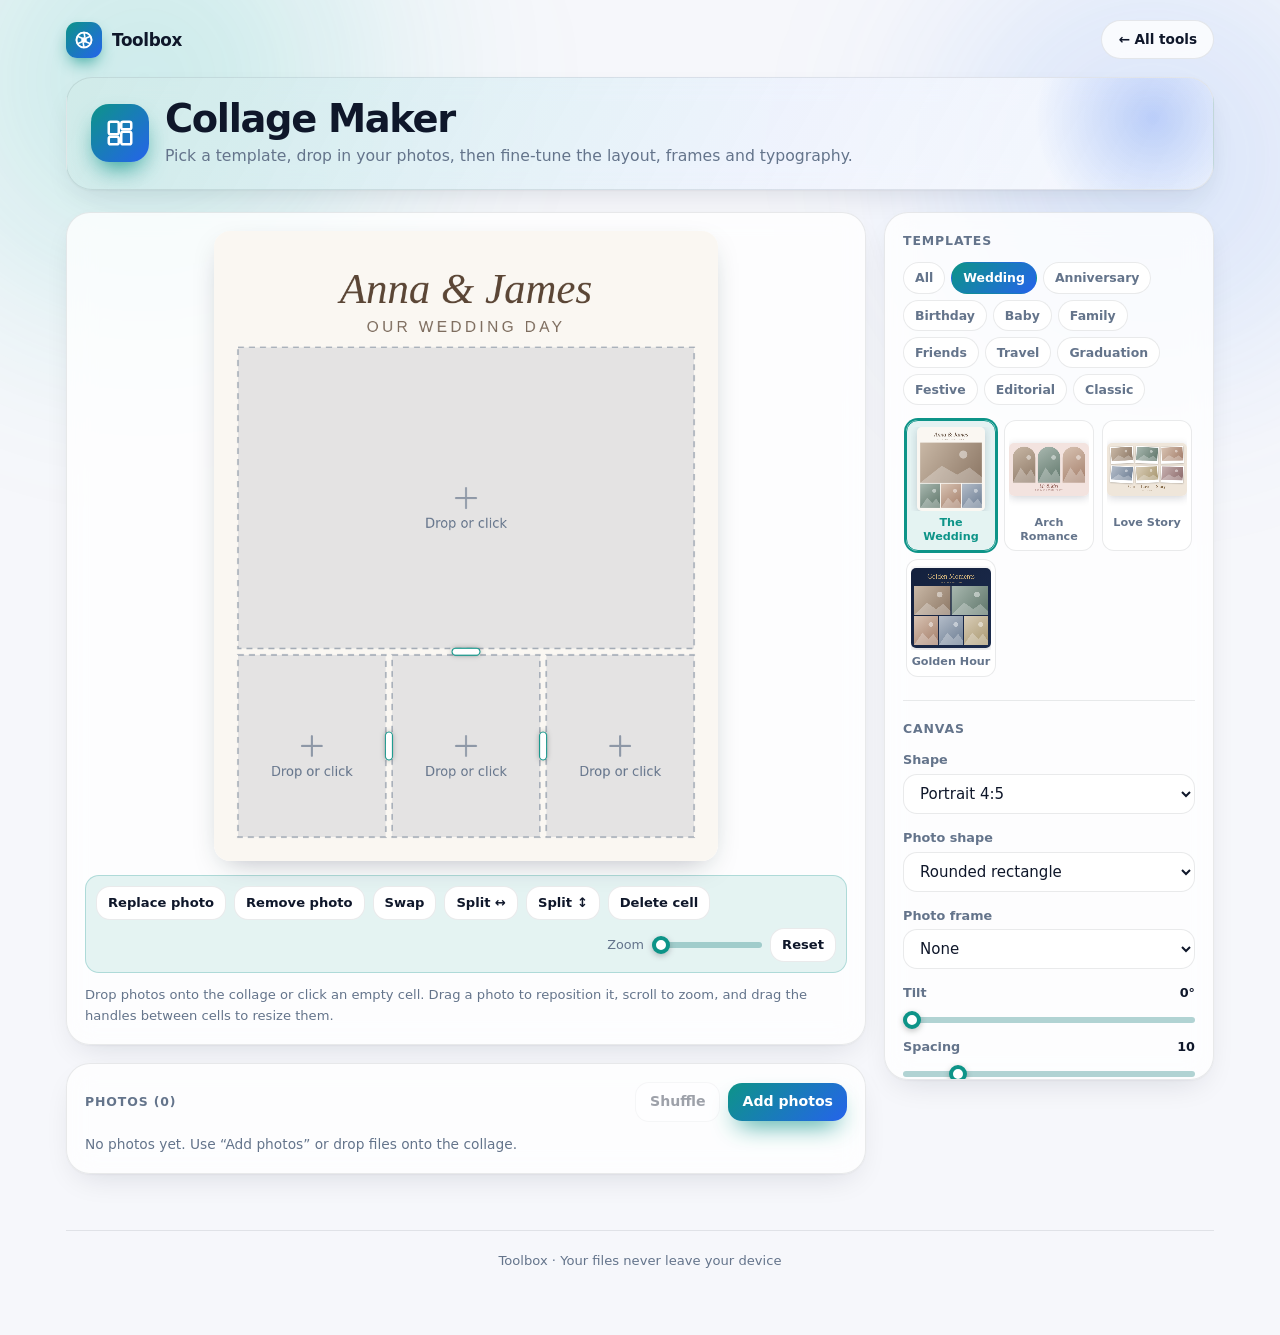
==== commit 069186a0: "Add custom branding icons, favicons, and project README" ====
--- a/tools/collage-maker/index.html
+++ b/tools/collage-maker/index.html
@@ -4,6 +4,9 @@
 <meta charset="utf-8">
 <meta name="viewport" content="width=device-width,initial-scale=1">
 <title>Collage Maker</title>
+<link rel="icon" type="image/svg+xml" href="../../assets/favicon.svg">
+<link rel="alternate icon" type="image/png" sizes="32x32" href="../../assets/favicon-32x32.png">
+<link rel="apple-touch-icon" sizes="180x180" href="../../assets/apple-touch-icon.png">
 <style>
 :root{
   --bg:#f6f7fb;--card:rgba(255,255,255,.78);--fg:#0f172a;--muted:#64748b;--border:rgba(15,23,42,.09);
@@ -102,7 +105,7 @@
 <body>
 <main>
   <nav class="topbar">
-    <a class="brand" href="../../index.html"><span class="mark"><svg viewBox="0 0 24 24" fill="none" stroke="currentColor" stroke-width="2" stroke-linecap="round" stroke-linejoin="round"><path d="M14.7 6.3a4 4 0 0 0-5.4 5.4L3 18l3 3 6.3-6.3a4 4 0 0 0 5.4-5.4l-2.4 2.4-2.6-.6-.6-2.6z"/></svg></span>Toolbox</a>
+    <a class="brand" href="../../index.html"><span class="mark"><svg viewBox="0 0 24 24" fill="none" stroke="currentColor" stroke-width="1.9" stroke-linecap="round" stroke-linejoin="round"><circle cx="12" cy="12" r="9"/><path d="M12 3a9 9 0 0 1 7.8 4.5L14.2 10"/><path d="M19.8 7.5a9 9 0 0 1 0 9L14.2 14"/><path d="M19.8 16.5a9 9 0 0 1-7.8 4.5l-1-5.5"/><path d="M12 21a9 9 0 0 1-7.8-4.5L9.8 14"/><path d="M4.2 16.5a9 9 0 0 1 0-9L9.8 10"/><path d="M4.2 7.5A9 9 0 0 1 12 3l1 5.5"/><circle cx="12" cy="12" r="2.4" fill="currentColor"/></svg></span>Toolbox</a>
     <a class="back" href="../../index.html">← All tools</a>
   </nav>
   <header>
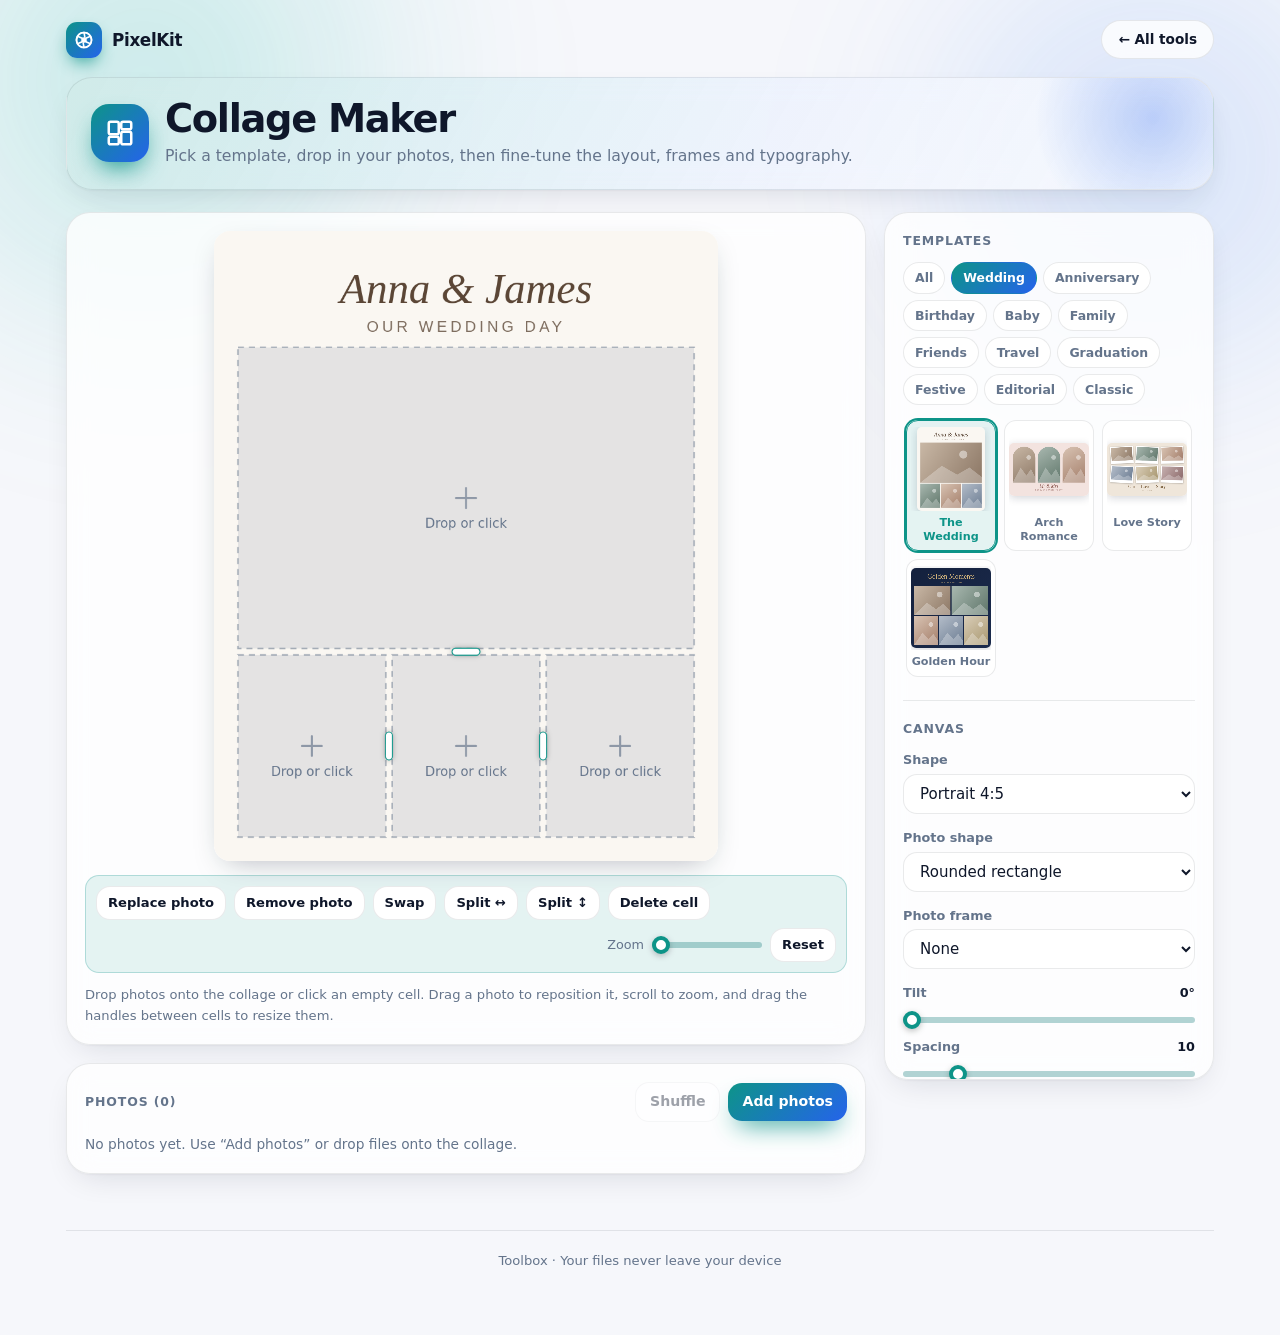
==== commit 77d40de4: "Add Open Graph & Twitter meta tags, og-image, sitemap.xml, robots.txt, and unified PixelKit branding" ====
--- a/tools/collage-maker/index.html
+++ b/tools/collage-maker/index.html
@@ -3,7 +3,25 @@
 <head>
 <meta charset="utf-8">
 <meta name="viewport" content="width=device-width,initial-scale=1">
-<title>Collage Maker</title>
+<title>Collage Maker — Themed Layouts & Dynamic Resizing | PixelKit</title>
+<meta name="description" content="Create photo collages with themed templates for weddings, birthdays, travel, and social posts. Drag dividers to reshape, customize frames, arches, and polaroids.">
+<meta name="keywords" content="collage maker, photo collage, online collage maker, photo grid maker, polaroid collage, picture collage generator, free collage maker">
+<link rel="canonical" href="https://hbti-ankit1994.github.io/PixelKit/tools/collage-maker/index.html">
+
+<!-- Open Graph / Social -->
+<meta property="og:type" content="website">
+<meta property="og:site_name" content="PixelKit">
+<meta property="og:url" content="https://hbti-ankit1994.github.io/PixelKit/tools/collage-maker/index.html">
+<meta property="og:title" content="Collage Maker — Themed Layouts & Dynamic Resizing | PixelKit">
+<meta property="og:description" content="Themed layouts, dynamic resizing, polaroids, and arches. 100% in-browser and private.">
+<meta property="og:image" content="https://hbti-ankit1994.github.io/PixelKit/assets/og-image.png">
+
+<!-- Twitter -->
+<meta name="twitter:card" content="summary_large_image">
+<meta name="twitter:title" content="Collage Maker — Themed Layouts & Dynamic Resizing | PixelKit">
+<meta name="twitter:description" content="Themed layouts, dynamic resizing, polaroids, and arches. 100% in-browser and private.">
+<meta name="twitter:image" content="https://hbti-ankit1994.github.io/PixelKit/assets/og-image.png">
+
 <link rel="icon" type="image/svg+xml" href="../../assets/favicon.svg">
 <link rel="alternate icon" type="image/png" sizes="32x32" href="../../assets/favicon-32x32.png">
 <link rel="apple-touch-icon" sizes="180x180" href="../../assets/apple-touch-icon.png">
@@ -105,7 +123,7 @@
 <body>
 <main>
   <nav class="topbar">
-    <a class="brand" href="../../index.html"><span class="mark"><svg viewBox="0 0 24 24" fill="none" stroke="currentColor" stroke-width="1.9" stroke-linecap="round" stroke-linejoin="round"><circle cx="12" cy="12" r="9"/><path d="M12 3a9 9 0 0 1 7.8 4.5L14.2 10"/><path d="M19.8 7.5a9 9 0 0 1 0 9L14.2 14"/><path d="M19.8 16.5a9 9 0 0 1-7.8 4.5l-1-5.5"/><path d="M12 21a9 9 0 0 1-7.8-4.5L9.8 14"/><path d="M4.2 16.5a9 9 0 0 1 0-9L9.8 10"/><path d="M4.2 7.5A9 9 0 0 1 12 3l1 5.5"/><circle cx="12" cy="12" r="2.4" fill="currentColor"/></svg></span>Toolbox</a>
+    <a class="brand" href="../../index.html"><span class="mark"><svg viewBox="0 0 24 24" fill="none" stroke="currentColor" stroke-width="1.9" stroke-linecap="round" stroke-linejoin="round"><circle cx="12" cy="12" r="9"/><path d="M12 3a9 9 0 0 1 7.8 4.5L14.2 10"/><path d="M19.8 7.5a9 9 0 0 1 0 9L14.2 14"/><path d="M19.8 16.5a9 9 0 0 1-7.8 4.5l-1-5.5"/><path d="M12 21a9 9 0 0 1-7.8-4.5L9.8 14"/><path d="M4.2 16.5a9 9 0 0 1 0-9L9.8 10"/><path d="M4.2 7.5A9 9 0 0 1 12 3l1 5.5"/><circle cx="12" cy="12" r="2.4" fill="currentColor"/></svg></span>PixelKit</a>
     <a class="back" href="../../index.html">← All tools</a>
   </nav>
   <header>
--- a/assets/theme.css
+++ b/assets/theme.css
@@ -1,4 +1,4 @@
-/* Toolbox shared theme.
+/* PixelKit shared theme.
    Loaded AFTER each tool's own <style>, so every tool inherits the home page's look
    (top bar, glow background, banner heading, cards, buttons) and its own accent colour.
    Colours stay as plain hex because some tools read --accent / --muted from JavaScript. */
